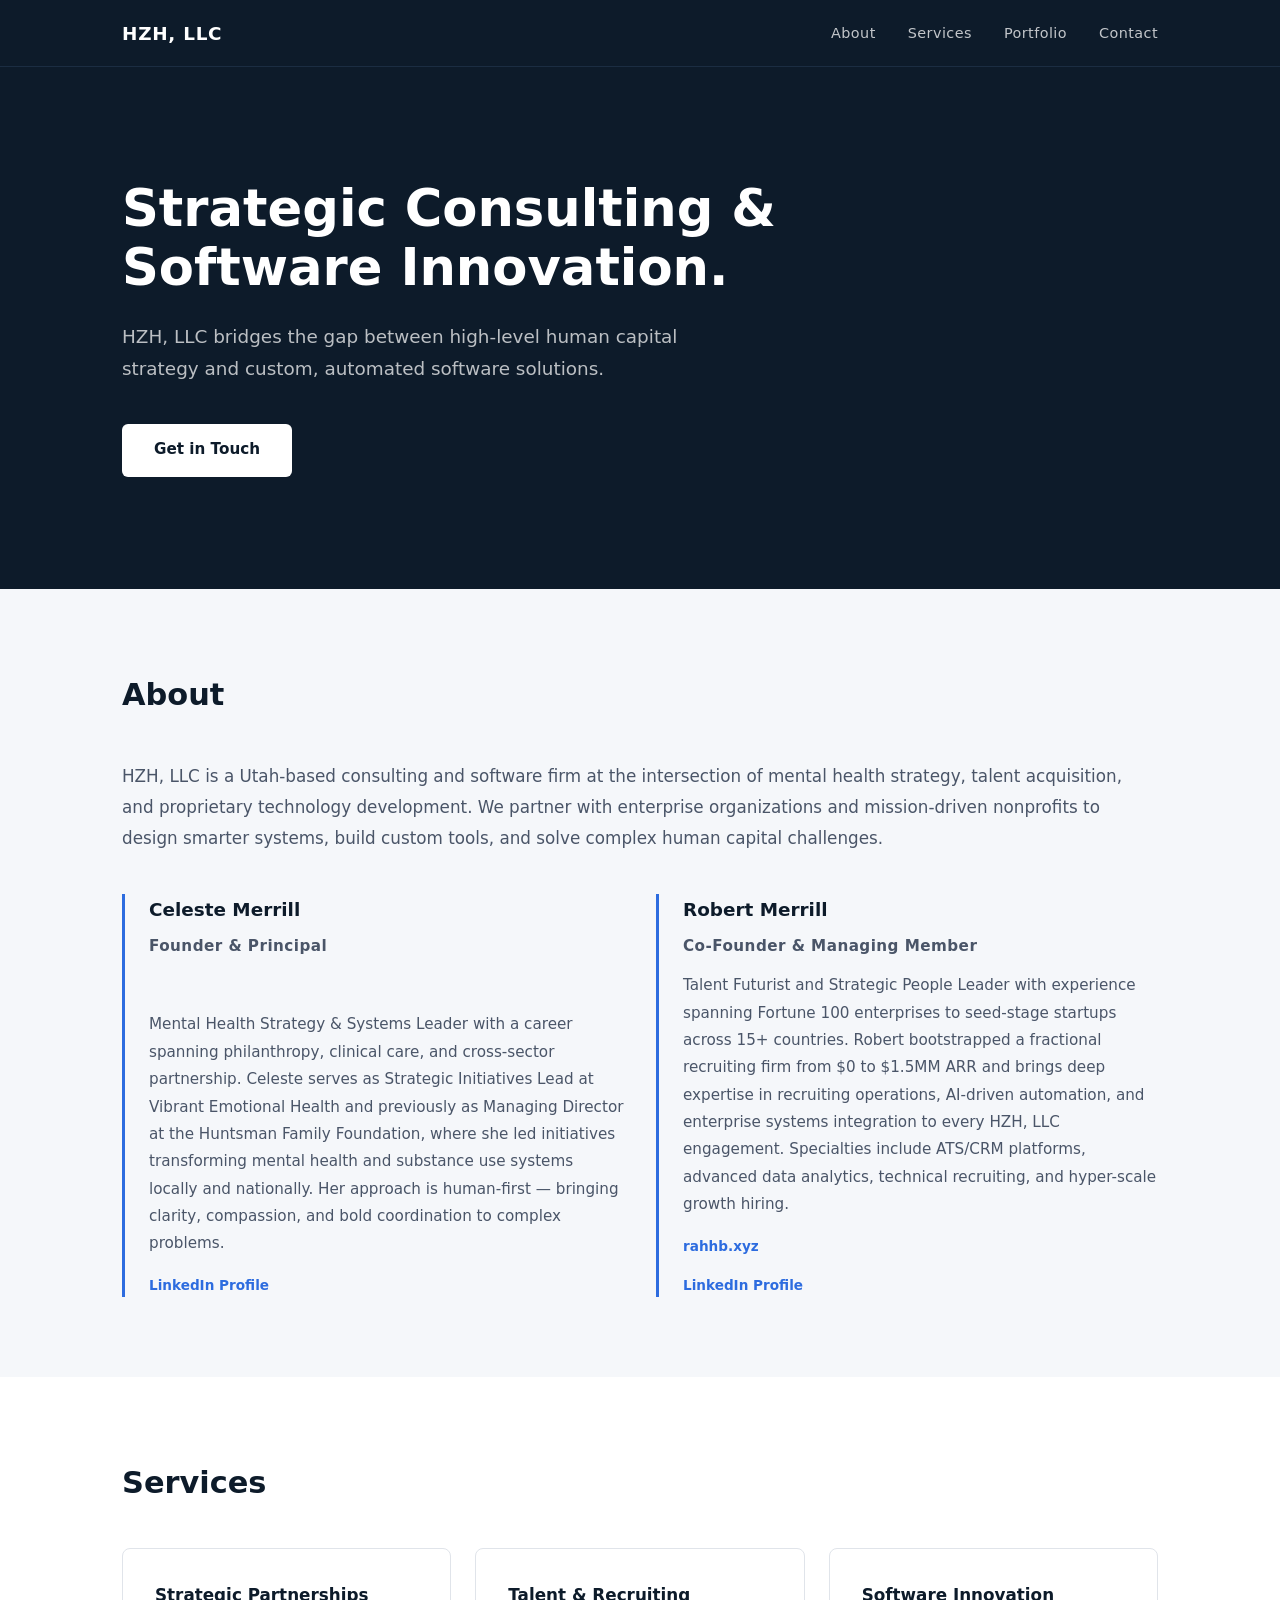
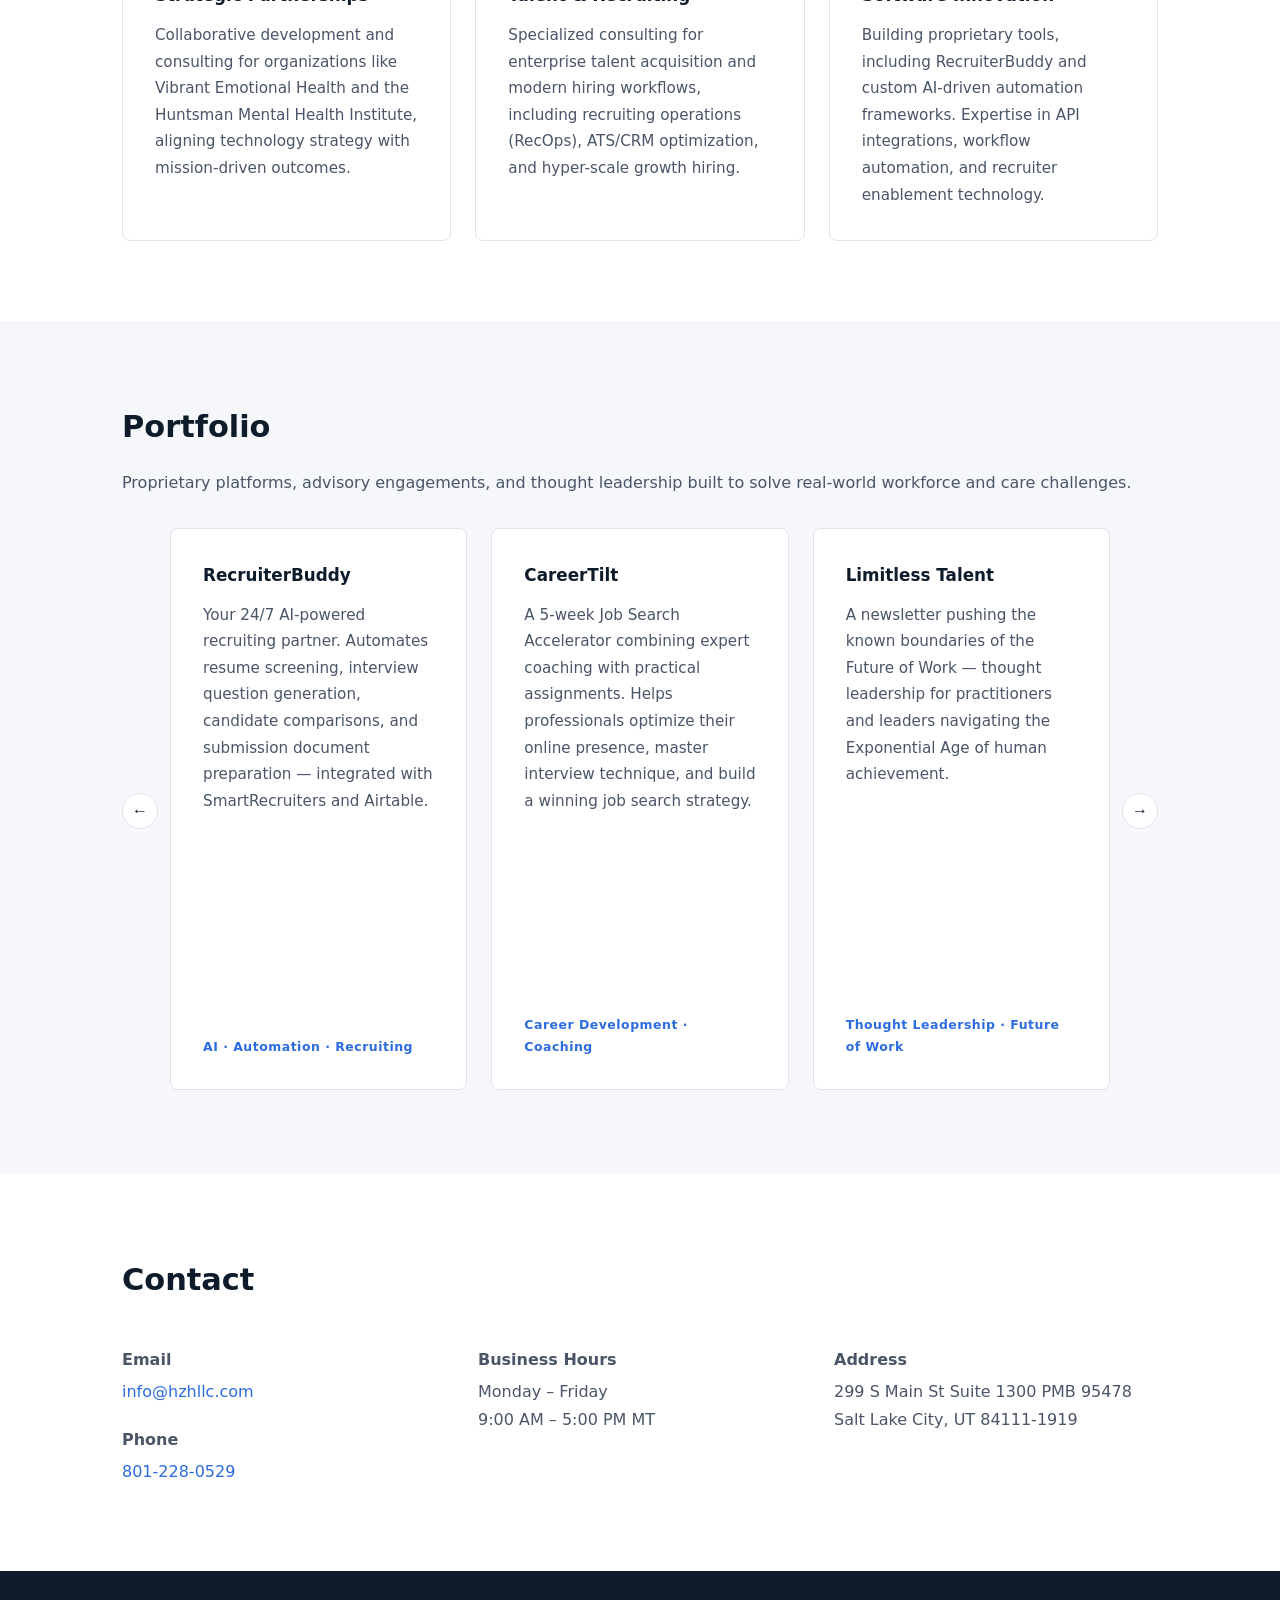
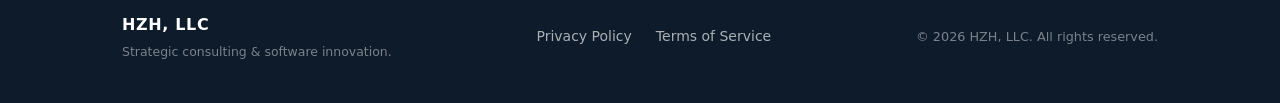
==== index.html @ 6af883e7 "Add PII Buddy and TextDrop Buddy to portfolio carousel" ====
<!DOCTYPE html>
<html lang="en">
<head>
  <meta charset="UTF-8">
  <meta name="viewport" content="width=device-width, initial-scale=1.0">
  <meta name="description" content="HZH, LLC — Strategic Consulting & Software Innovation. Bridging human capital strategy with custom, automated software solutions.">
  <title>HZH, LLC — Strategic Consulting &amp; Software Innovation</title>
  <link rel="icon" href="favicon.svg" type="image/svg+xml">
  <link rel="stylesheet" href="styles.css">
</head>
<body>

  <!-- HEADER -->
  <header class="header">
    <div class="header-inner">
      <a href="#" class="brand">HZH, LLC</a>
      <nav class="nav">
        <a href="#about">About</a>
        <a href="#services">Services</a>
        <a href="#portfolio">Portfolio</a>
        <a href="#contact">Contact</a>
      </nav>
    </div>
  </header>

  <!-- HERO -->
  <section class="hero">
    <div class="container">
      <h1>Strategic Consulting &amp; Software Innovation.</h1>
      <p class="hero-sub">HZH, LLC bridges the gap between high-level human capital strategy and custom, automated software solutions.</p>
      <a href="#contact" class="btn btn-primary">Get in Touch</a>
    </div>
  </section>

  <!-- ABOUT -->
  <section id="about" class="section section-light">
    <div class="container">
      <h2>About</h2>
      <p class="about-text">HZH, LLC is a Utah-based consulting and software firm at the intersection of mental health strategy, talent acquisition, and proprietary technology development. We partner with enterprise organizations and mission-driven nonprofits to design smarter systems, build custom tools, and solve complex human capital challenges.</p>
      <div class="principals-grid">
        <div class="principal">
          <h3>Celeste Merrill</h3>
          <p class="principal-title">Founder &amp; Principal</p>
          <p>Mental Health Strategy &amp; Systems Leader with a career spanning philanthropy, clinical care, and cross-sector partnership. Celeste serves as Strategic Initiatives Lead at Vibrant Emotional Health and previously as Managing Director at the Huntsman Family Foundation, where she led initiatives transforming mental health and substance use systems locally and nationally. Her approach is human-first — bringing clarity, compassion, and bold coordination to complex problems.</p>
          <a href="https://www.linkedin.com/in/celeste-merrill" target="_blank" rel="noopener noreferrer" class="principal-link">LinkedIn Profile</a>
        </div>
        <div class="principal">
          <h3><a href="https://rahhb.xyz/" target="_blank" rel="noopener noreferrer">Robert Merrill</a></h3>
          <p class="principal-title">Co-Founder &amp; Managing Member</p>
          <p>Talent Futurist and Strategic People Leader with experience spanning Fortune 100 enterprises to seed-stage startups across 15+ countries. Robert bootstrapped a fractional recruiting firm from $0 to $1.5MM ARR and brings deep expertise in recruiting operations, AI-driven automation, and enterprise systems integration to every HZH, LLC engagement. Specialties include ATS/CRM platforms, advanced data analytics, technical recruiting, and hyper-scale growth hiring.</p>
          <a href="https://rahhb.xyz/" target="_blank" rel="noopener noreferrer" class="principal-link">rahhb.xyz</a>
          <a href="https://www.linkedin.com/in/robertmerrill/" target="_blank" rel="noopener noreferrer" class="principal-link">LinkedIn Profile</a>
        </div>
      </div>
    </div>
  </section>

  <!-- SERVICES -->
  <section id="services" class="section">
    <div class="container">
      <h2>Services</h2>
      <div class="grid-3">
        <div class="card">
          <h3>Strategic Partnerships</h3>
          <p>Collaborative development and consulting for organizations like Vibrant Emotional Health and the Huntsman Mental Health Institute, aligning technology strategy with mission-driven outcomes.</p>
        </div>
        <div class="card">
          <h3>Talent &amp; Recruiting</h3>
          <p>Specialized consulting for enterprise talent acquisition and modern hiring workflows, including recruiting operations (RecOps), ATS/CRM optimization, and hyper-scale growth hiring.</p>
        </div>
        <div class="card">
          <h3>Software Innovation</h3>
          <p>Building proprietary tools, including RecruiterBuddy and custom AI-driven automation frameworks. Expertise in API integrations, workflow automation, and recruiter enablement technology.</p>
        </div>
      </div>
    </div>
  </section>

  <!-- PORTFOLIO -->
  <section id="portfolio" class="section section-light">
    <div class="container">
      <h2>Portfolio</h2>
      <p class="section-intro">Proprietary platforms, advisory engagements, and thought leadership built to solve real-world workforce and care challenges.</p>
      <div class="carousel-wrapper">
        <button class="carousel-btn carousel-prev" aria-label="Previous">&#8592;</button>
        <div class="carousel-track">
          <div class="card">
            <h3><a href="https://recruiterbuddy.net" target="_blank" rel="noopener noreferrer">RecruiterBuddy</a></h3>
            <p>Your 24/7 AI-powered recruiting partner. Automates resume screening, interview question generation, candidate comparisons, and submission document preparation — integrated with SmartRecruiters and Airtable.</p>
            <span class="card-tag">AI &middot; Automation &middot; Recruiting</span>
          </div>
          <div class="card">
            <h3><a href="https://careertilt.com" target="_blank" rel="noopener noreferrer">CareerTilt</a></h3>
            <p>A 5-week Job Search Accelerator combining expert coaching with practical assignments. Helps professionals optimize their online presence, master interview technique, and build a winning job search strategy.</p>
            <span class="card-tag">Career Development &middot; Coaching</span>
          </div>
          <div class="card">
            <h3><a href="https://limitlesstalent.xyz" target="_blank" rel="noopener noreferrer">Limitless Talent</a></h3>
            <p>A newsletter pushing the known boundaries of the Future of Work — thought leadership for practitioners and leaders navigating the Exponential Age of human achievement.</p>
            <span class="card-tag">Thought Leadership &middot; Future of Work</span>
          </div>
          <div class="card">
            <h3>Enterprise Mental Health Strategy</h3>
            <p>Cross-sector initiative leadership focused on transforming mental health and substance use systems locally and nationally. Stewarded high-impact partnerships, advised on philanthropic funding strategy, and aligned investments with measurable outcomes in equity, prevention, and access to care — in partnership with the Huntsman Family Foundation.</p>
            <span class="card-tag">Strategy &middot; Systems Design &middot; Philanthropy</span>
          </div>
          <div class="card">
            <h3>Mental Health Clinic Advisory</h3>
            <p>Executive advisory and strategy for a growing behavioral health startup (Grace Therapy and Healing) during a critical phase of operational scaling. Rebuilt core infrastructure resulting in a 3x increase in office utilization within 90 days, while strengthening inclusive hiring systems, leadership development, and cultural alignment.</p>
            <span class="card-tag">Executive Advisory &middot; Healthcare &middot; Operations</span>
          </div>
          <div class="card">
            <h3>PII Buddy</h3>
            <p>A macOS utility that automatically redacts Personally Identifiable Information from documents. Drop a file in, get a clean file out. Uses a two-pass NLP pipeline (spaCy + regex) to detect and replace names, emails, phone numbers, addresses, and more — with a reversible mapping for later restoration.</p>
            <span class="card-tag">Privacy &middot; NLP &middot; macOS</span>
          </div>
          <div class="card">
            <h3>TextDrop Buddy</h3>
            <p>A Mac menubar utility that converts clipboard text into a file and places it back on the clipboard — instantly. Built for power users who feed text into LLMs and file-based workflows, eliminating the friction of manually saving and locating files before uploading.</p>
            <span class="card-tag">Developer Tools &middot; Productivity &middot; macOS</span>
          </div>
        </div>
        <button class="carousel-btn carousel-next" aria-label="Next">&#8594;</button>
      </div>
    </div>
  </section>

  <!-- CONTACT -->
  <section id="contact" class="section">
    <div class="container">
      <h2>Contact</h2>
      <div class="contact-grid">
        <div>
          <p><strong>Email</strong></p>
          <p><a href="mailto:info@hzhllc.com">info@hzhllc.com</a></p>
          <p class="contact-spacer"><strong>Phone</strong></p>
          <p><a href="tel:+18012280529">801-228-0529</a></p>
        </div>
        <div>
          <p><strong>Business Hours</strong></p>
          <p>Monday – Friday<br>9:00 AM – 5:00 PM MT</p>
        </div>
        <div>
          <p><strong>Address</strong></p>
          <address>
            299 S Main St Suite 1300 PMB 95478<br>
            Salt Lake City, UT 84111-1919
          </address>
        </div>
      </div>
    </div>
  </section>

  <!-- FOOTER -->
  <footer class="footer">
    <div class="footer-inner">
      <div class="footer-brand">
        <div>HZH, LLC</div>
        <div class="footer-tagline">Strategic consulting &amp; software innovation.</div>
      </div>
      <div class="footer-links">
        <a href="/privacy">Privacy Policy</a>
        <a href="/terms">Terms of Service</a>
      </div>
      <div class="footer-copy">&copy; 2026 HZH, LLC. All rights reserved.</div>
    </div>
  </footer>

  <script>
    document.querySelectorAll('.carousel-wrapper').forEach(wrapper => {
      const track = wrapper.querySelector('.carousel-track');
      const prev = wrapper.querySelector('.carousel-prev');
      const next = wrapper.querySelector('.carousel-next');
      const scrollAmount = () => track.querySelector('.card').offsetWidth + 24;
      prev.addEventListener('click', () => track.scrollBy({ left: -scrollAmount(), behavior: 'smooth' }));
      next.addEventListener('click', () => track.scrollBy({ left: scrollAmount(), behavior: 'smooth' }));
    });
  </script>
</body>
</html>
---- styles.css ----
*, *::before, *::after {
  box-sizing: border-box;
  margin: 0;
  padding: 0;
}

:root {
  --navy: #0d1b2a;
  --navy-mid: #1b2d42;
  --accent: #2d6cdf;
  --text: #1e1e1e;
  --light: #f5f7fa;
  --white: #ffffff;
  --border: #e0e4ea;
  --font: system-ui, -apple-system, BlinkMacSystemFont, 'Segoe UI', sans-serif;
}

html { scroll-behavior: smooth; }

body {
  font-family: var(--font);
  color: var(--text);
  line-height: 1.7;
  background: var(--white);
}

.container {
  max-width: 1100px;
  margin: 0 auto;
  padding: 0 2rem;
}

/* ── Header ── */
.header {
  position: sticky;
  top: 0;
  z-index: 100;
  background: var(--navy);
  border-bottom: 1px solid var(--navy-mid);
}

.header-inner {
  display: flex;
  align-items: center;
  justify-content: space-between;
  padding: 1.1rem 2rem;
  max-width: 1100px;
  margin: 0 auto;
}

.brand {
  font-size: 1.15rem;
  font-weight: 700;
  color: var(--white);
  letter-spacing: 0.04em;
  text-decoration: none;
}

.nav { display: flex; gap: 2rem; }

.nav a {
  color: rgba(255,255,255,0.75);
  text-decoration: none;
  font-size: 0.9rem;
  font-weight: 500;
  letter-spacing: 0.03em;
  transition: color 0.2s;
}

.nav a:hover { color: var(--white); }

/* ── Hero ── */
.hero {
  background: var(--navy);
  color: var(--white);
  padding: 7rem 0;
}

.hero h1 {
  font-size: clamp(2rem, 5vw, 3.2rem);
  font-weight: 700;
  line-height: 1.15;
  max-width: 700px;
  margin-bottom: 1.5rem;
}

.hero-sub {
  font-size: 1.15rem;
  color: rgba(255,255,255,0.72);
  max-width: 580px;
  margin-bottom: 2.5rem;
}

/* ── Button ── */
.btn {
  display: inline-block;
  padding: 0.85rem 2rem;
  border-radius: 6px;
  font-weight: 600;
  font-size: 0.95rem;
  text-decoration: none;
  transition: background 0.2s, color 0.2s;
}

.btn-primary {
  background: var(--white);
  color: var(--navy);
}

.btn-primary:hover {
  background: rgba(255,255,255,0.88);
}

/* ── Sections ── */
.section { padding: 5rem 0; }
.section-light { background: var(--light); }

.section h2 {
  font-size: 1.9rem;
  font-weight: 700;
  margin-bottom: 2.5rem;
  color: var(--navy);
}

.section-intro {
  color: #4a5568;
  font-size: 1rem;
  margin-bottom: 2rem;
  margin-top: -1.5rem;
}

/* ── About ── */
.about-text {
  font-size: 1.05rem;
  color: #4a5568;
  max-width: 100%;
  line-height: 1.85;
  margin-bottom: 2.5rem;
}

.principals-grid {
  display: grid;
  grid-template-columns: 1fr 1fr;
  gap: 2rem;
}

.principal {
  border-left: 3px solid var(--accent);
  padding-left: 1.5rem;
  display: flex;
  flex-direction: column;
  gap: 0.5rem;
}

.principal h3 {
  font-size: 1.15rem;
  font-weight: 700;
  color: var(--navy);
}

.principal h3 a {
  color: var(--navy);
  text-decoration: none;
}

.principal h3 a:hover {
  color: var(--accent);
}

.principal-title {
  font-size: 0.875rem;
  color: var(--accent);
  font-weight: 600;
  letter-spacing: 0.03em;
  margin-bottom: 0.25rem;
}

.principal p {
  color: #4a5568;
  font-size: 0.95rem;
  line-height: 1.8;
  flex: 1;
}

.principal-link {
  display: inline-block;
  font-size: 0.85rem;
  font-weight: 600;
  color: var(--accent);
  text-decoration: none;
  margin-top: 0.5rem;
}

.principal-link:hover {
  text-decoration: underline;
}

/* ── Grids ── */
.grid-3 {
  display: grid;
  grid-template-columns: repeat(3, 1fr);
  gap: 1.5rem;
}

.grid-2 {
  display: grid;
  grid-template-columns: repeat(2, 1fr);
  gap: 1.5rem;
}

/* ── Cards ── */
.card {
  background: var(--white);
  border: 1px solid var(--border);
  border-radius: 8px;
  padding: 2rem;
  display: flex;
  flex-direction: column;
  gap: 0.75rem;
}

.card h3 {
  font-size: 1.05rem;
  font-weight: 700;
  color: var(--navy);
}

.card h3 a {
  color: var(--navy);
  text-decoration: none;
}

.card h3 a:hover {
  color: var(--accent);
}

.card p {
  color: #4a5568;
  font-size: 0.95rem;
  line-height: 1.75;
  flex: 1;
}

.card-tag {
  display: inline-block;
  font-size: 0.78rem;
  color: var(--accent);
  font-weight: 600;
  letter-spacing: 0.04em;
  margin-top: auto;
}

/* ── Contact ── */
.contact-grid {
  display: grid;
  grid-template-columns: repeat(3, 1fr);
  gap: 2rem;
}

.contact-grid p {
  margin-bottom: 0.35rem;
  color: #4a5568;
}

.contact-spacer { margin-top: 1.25rem !important; }

.contact-grid a {
  color: var(--accent);
  text-decoration: none;
}

.contact-grid a:hover { text-decoration: underline; }

address {
  font-style: normal;
  color: #4a5568;
  line-height: 1.75;
  margin-top: 0.25rem;
}

/* ── Footer ── */
.footer {
  background: var(--navy);
  padding: 2.5rem 0;
}

.footer-inner {
  display: flex;
  align-items: center;
  justify-content: space-between;
  flex-wrap: wrap;
  gap: 1rem;
  max-width: 1100px;
  margin: 0 auto;
  padding: 0 2rem;
}

.footer-brand {
  display: flex;
  flex-direction: column;
  gap: 0.2rem;
  font-size: 1rem;
  font-weight: 700;
  color: var(--white);
  letter-spacing: 0.04em;
}

.footer-tagline {
  font-size: 0.78rem;
  font-weight: 400;
  color: rgba(255,255,255,0.45);
  letter-spacing: 0;
}

.footer-links { display: flex; gap: 1.5rem; }

.footer-links a {
  color: rgba(255,255,255,0.65);
  text-decoration: none;
  font-size: 0.875rem;
  transition: color 0.2s;
}

.footer-links a:hover { color: var(--white); }

.footer-copy {
  font-size: 0.8rem;
  color: rgba(255,255,255,0.45);
}

/* ── Carousel ── */
.carousel-wrapper {
  position: relative;
  display: flex;
  align-items: center;
  gap: 0.75rem;
}

.carousel-track {
  display: flex;
  gap: 1.5rem;
  overflow-x: auto;
  scroll-snap-type: x mandatory;
  scrollbar-width: none;
  -ms-overflow-style: none;
  padding-bottom: 0.25rem;
}

.carousel-track::-webkit-scrollbar { display: none; }

.carousel-track .card {
  flex: 0 0 calc(33.333% - 1rem);
  scroll-snap-align: start;
  min-width: 260px;
}

.carousel-btn {
  flex-shrink: 0;
  width: 2.25rem;
  height: 2.25rem;
  border: 1px solid var(--border);
  border-radius: 50%;
  background: var(--white);
  color: var(--navy);
  font-size: 1rem;
  cursor: pointer;
  display: flex;
  align-items: center;
  justify-content: center;
  transition: background 0.2s, border-color 0.2s;
  z-index: 1;
}

.carousel-btn:hover {
  background: var(--navy);
  color: var(--white);
  border-color: var(--navy);
}

@media (max-width: 900px) {
  .carousel-track .card { flex: 0 0 calc(50% - 0.75rem); }
}

@media (max-width: 640px) {
  .carousel-track .card { flex: 0 0 85%; }
}

/* ── Legal pages ── */
.legal-body { padding: 4rem 0 6rem; }
.legal-body h1 { font-size: 2rem; font-weight: 700; color: var(--navy); margin-bottom: 0.5rem; }
.legal-body .effective { color: #4a5568; font-size: 0.9rem; margin-bottom: 2.5rem; }
.legal-body h2 { font-size: 1.15rem; font-weight: 700; color: var(--navy); margin: 2rem 0 0.75rem; }
.legal-body p, .legal-body li { color: #4a5568; line-height: 1.8; margin-bottom: 0.75rem; }
.legal-body ul { padding-left: 1.5rem; }
.legal-body a { color: var(--accent); }

/* ── Responsive ── */
@media (max-width: 900px) {
  .grid-3, .contact-grid {
    grid-template-columns: repeat(2, 1fr);
  }
}

@media (max-width: 640px) {
  .grid-3, .grid-2, .contact-grid, .principals-grid {
    grid-template-columns: 1fr;
  }

  .nav { gap: 1.2rem; }

  .footer-inner {
    flex-direction: column;
    text-align: center;
  }

  .footer-brand { align-items: center; }
}
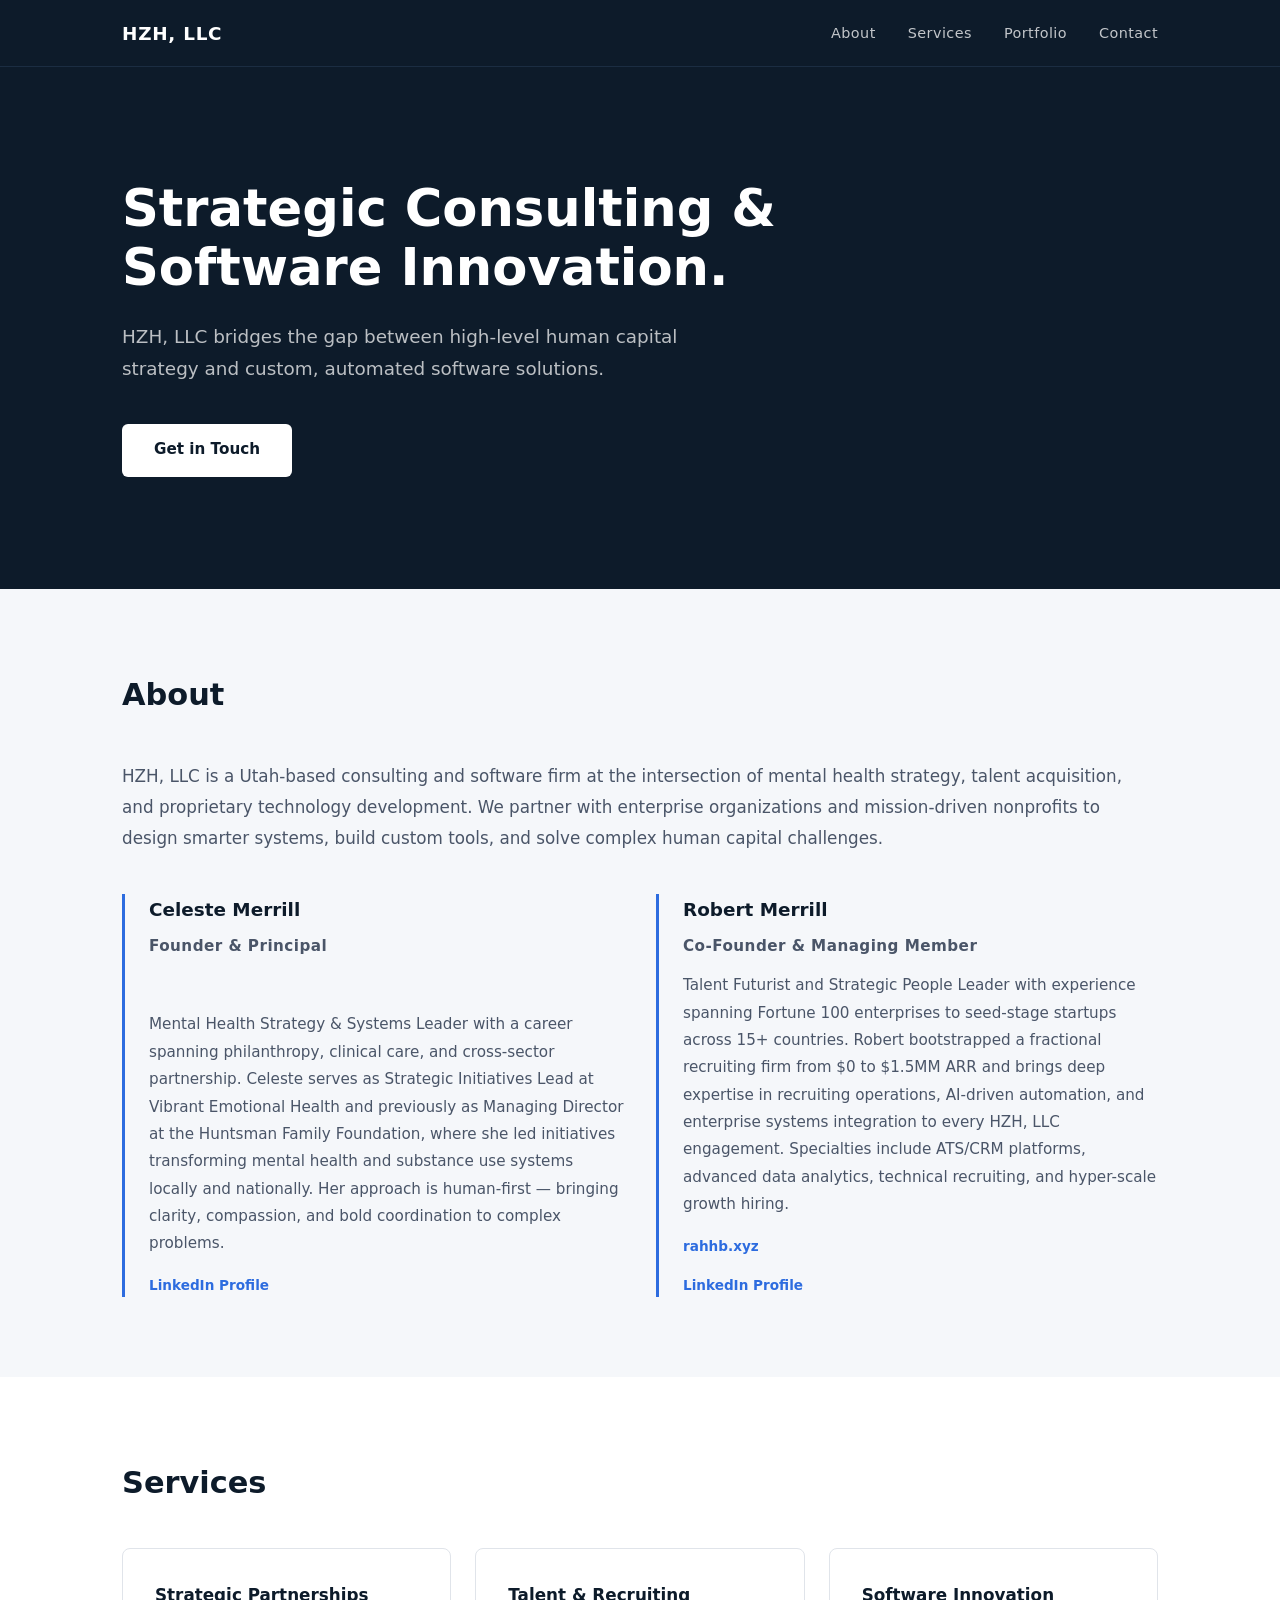
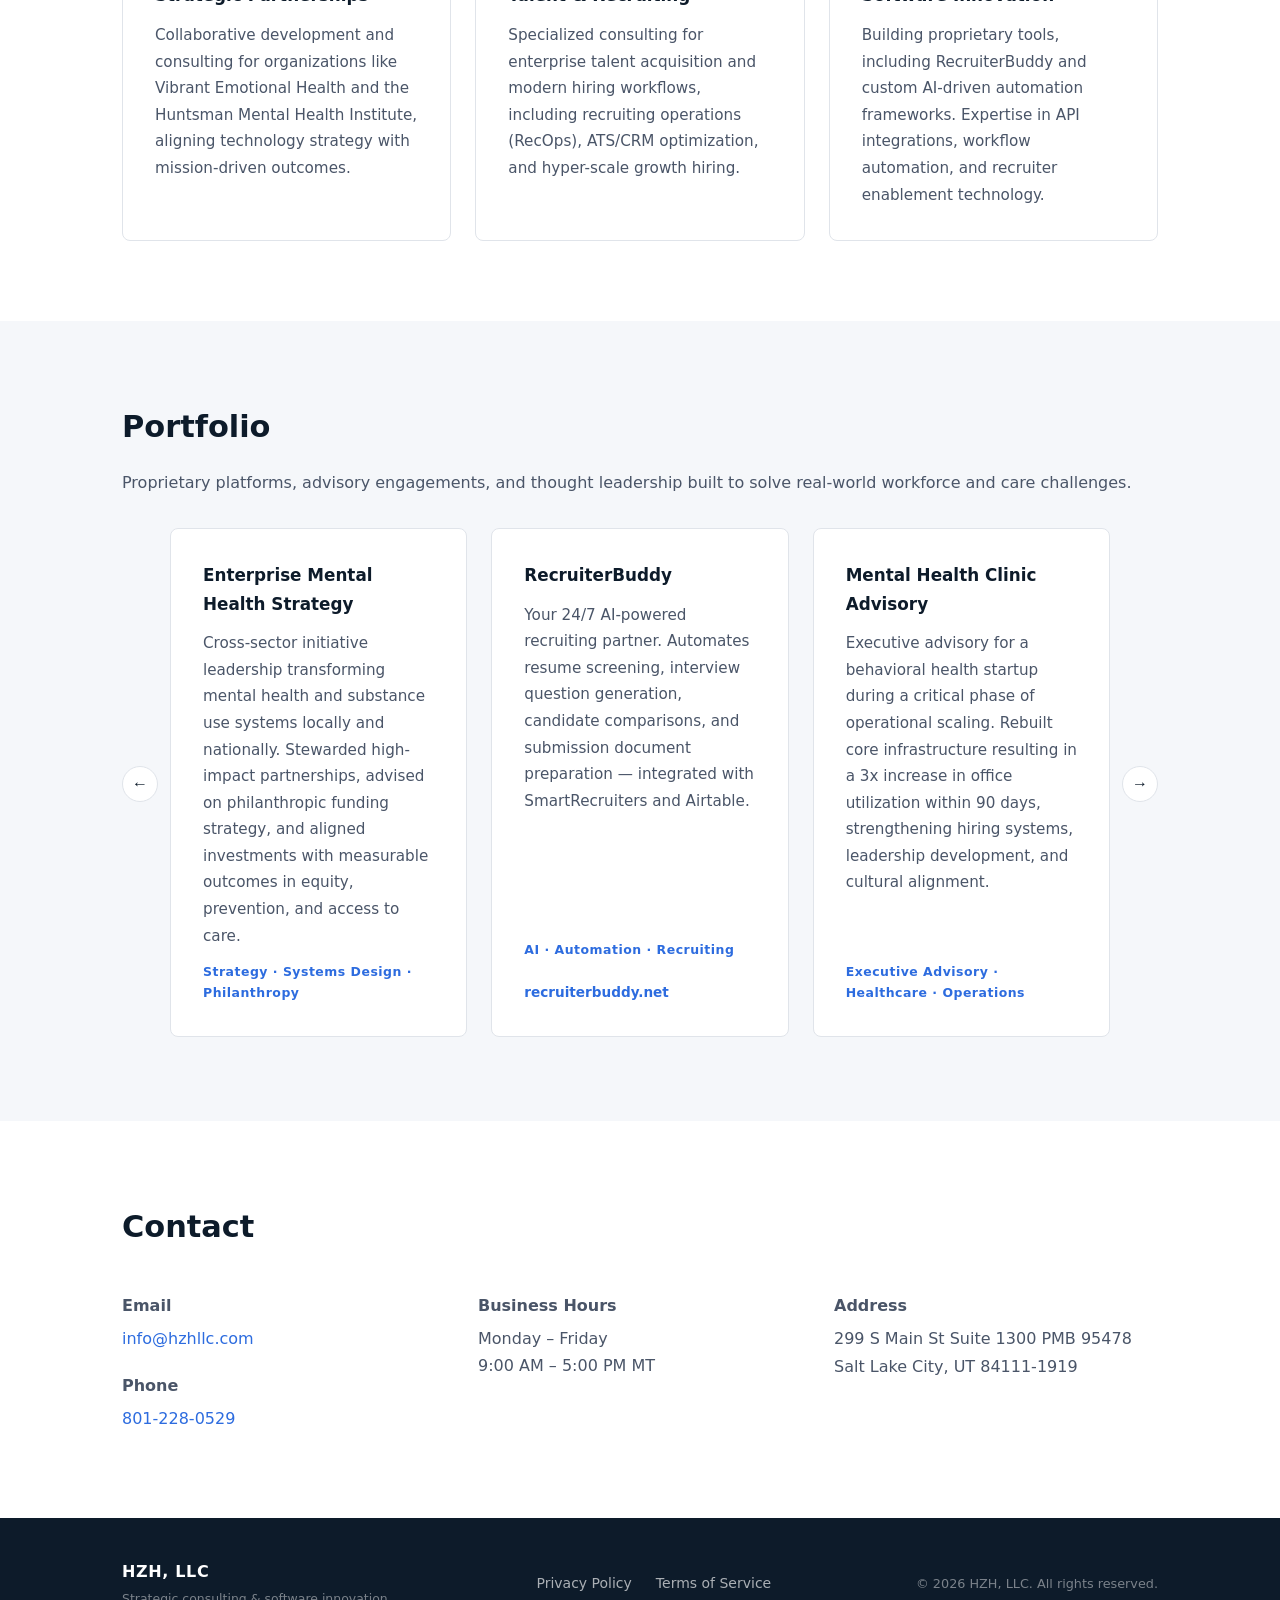
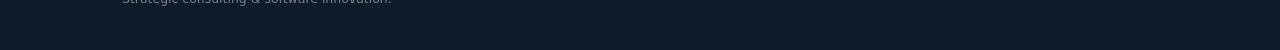
==== commit d7d70d16: "Reorder and trim portfolio cards, add URL links matching principal style" ====
--- a/index.html
+++ b/index.html
@@ -85,39 +85,31 @@
         <button class="carousel-btn carousel-prev" aria-label="Previous">&#8592;</button>
         <div class="carousel-track">
           <div class="card">
-            <h3><a href="https://recruiterbuddy.net" target="_blank" rel="noopener noreferrer">RecruiterBuddy</a></h3>
-            <p>Your 24/7 AI-powered recruiting partner. Automates resume screening, interview question generation, candidate comparisons, and submission document preparation — integrated with SmartRecruiters and Airtable.</p>
-            <span class="card-tag">AI &middot; Automation &middot; Recruiting</span>
-          </div>
-          <div class="card">
-            <h3><a href="https://careertilt.com" target="_blank" rel="noopener noreferrer">CareerTilt</a></h3>
-            <p>A 5-week Job Search Accelerator combining expert coaching with practical assignments. Helps professionals optimize their online presence, master interview technique, and build a winning job search strategy.</p>
-            <span class="card-tag">Career Development &middot; Coaching</span>
-          </div>
-          <div class="card">
-            <h3><a href="https://limitlesstalent.xyz" target="_blank" rel="noopener noreferrer">Limitless Talent</a></h3>
-            <p>A newsletter pushing the known boundaries of the Future of Work — thought leadership for practitioners and leaders navigating the Exponential Age of human achievement.</p>
-            <span class="card-tag">Thought Leadership &middot; Future of Work</span>
-          </div>
-          <div class="card">
             <h3>Enterprise Mental Health Strategy</h3>
-            <p>Cross-sector initiative leadership focused on transforming mental health and substance use systems locally and nationally. Stewarded high-impact partnerships, advised on philanthropic funding strategy, and aligned investments with measurable outcomes in equity, prevention, and access to care — in partnership with the Huntsman Family Foundation.</p>
+            <p>Cross-sector initiative leadership transforming mental health and substance use systems locally and nationally. Stewarded high-impact partnerships, advised on philanthropic funding strategy, and aligned investments with measurable outcomes in equity, prevention, and access to care.</p>
             <span class="card-tag">Strategy &middot; Systems Design &middot; Philanthropy</span>
           </div>
           <div class="card">
+            <h3>RecruiterBuddy</h3>
+            <p>Your 24/7 AI-powered recruiting partner. Automates resume screening, interview question generation, candidate comparisons, and submission document preparation — integrated with SmartRecruiters and Airtable.</p>
+            <span class="card-tag">AI &middot; Automation &middot; Recruiting</span>
+            <a href="https://recruiterbuddy.net" target="_blank" rel="noopener noreferrer" class="principal-link">recruiterbuddy.net</a>
+          </div>
+          <div class="card">
             <h3>Mental Health Clinic Advisory</h3>
-            <p>Executive advisory and strategy for a growing behavioral health startup (Grace Therapy and Healing) during a critical phase of operational scaling. Rebuilt core infrastructure resulting in a 3x increase in office utilization within 90 days, while strengthening inclusive hiring systems, leadership development, and cultural alignment.</p>
+            <p>Executive advisory for a behavioral health startup during a critical phase of operational scaling. Rebuilt core infrastructure resulting in a 3x increase in office utilization within 90 days, strengthening hiring systems, leadership development, and cultural alignment.</p>
             <span class="card-tag">Executive Advisory &middot; Healthcare &middot; Operations</span>
           </div>
           <div class="card">
-            <h3>PII Buddy</h3>
-            <p>A macOS utility that automatically redacts Personally Identifiable Information from documents. Drop a file in, get a clean file out. Uses a two-pass NLP pipeline (spaCy + regex) to detect and replace names, emails, phone numbers, addresses, and more — with a reversible mapping for later restoration.</p>
-            <span class="card-tag">Privacy &middot; NLP &middot; macOS</span>
+            <h3>TextDrop Buddy</h3>
+            <p>A Mac menubar utility that converts clipboard text into a file and places it back on the clipboard instantly. Built for power users who feed text into LLMs and file-based workflows, eliminating the friction of saving files before uploading.</p>
+            <span class="card-tag">Developer Tools &middot; Productivity &middot; macOS</span>
           </div>
           <div class="card">
-            <h3>TextDrop Buddy</h3>
-            <p>A Mac menubar utility that converts clipboard text into a file and places it back on the clipboard — instantly. Built for power users who feed text into LLMs and file-based workflows, eliminating the friction of manually saving and locating files before uploading.</p>
-            <span class="card-tag">Developer Tools &middot; Productivity &middot; macOS</span>
+            <h3>Limitless Talent</h3>
+            <p>A newsletter pushing the known boundaries of the Future of Work — thought leadership for practitioners and leaders navigating the Exponential Age of human achievement.</p>
+            <span class="card-tag">Thought Leadership &middot; Future of Work</span>
+            <a href="https://limitlesstalent.xyz" target="_blank" rel="noopener noreferrer" class="principal-link">limitlesstalent.xyz</a>
           </div>
         </div>
         <button class="carousel-btn carousel-next" aria-label="Next">&#8594;</button>
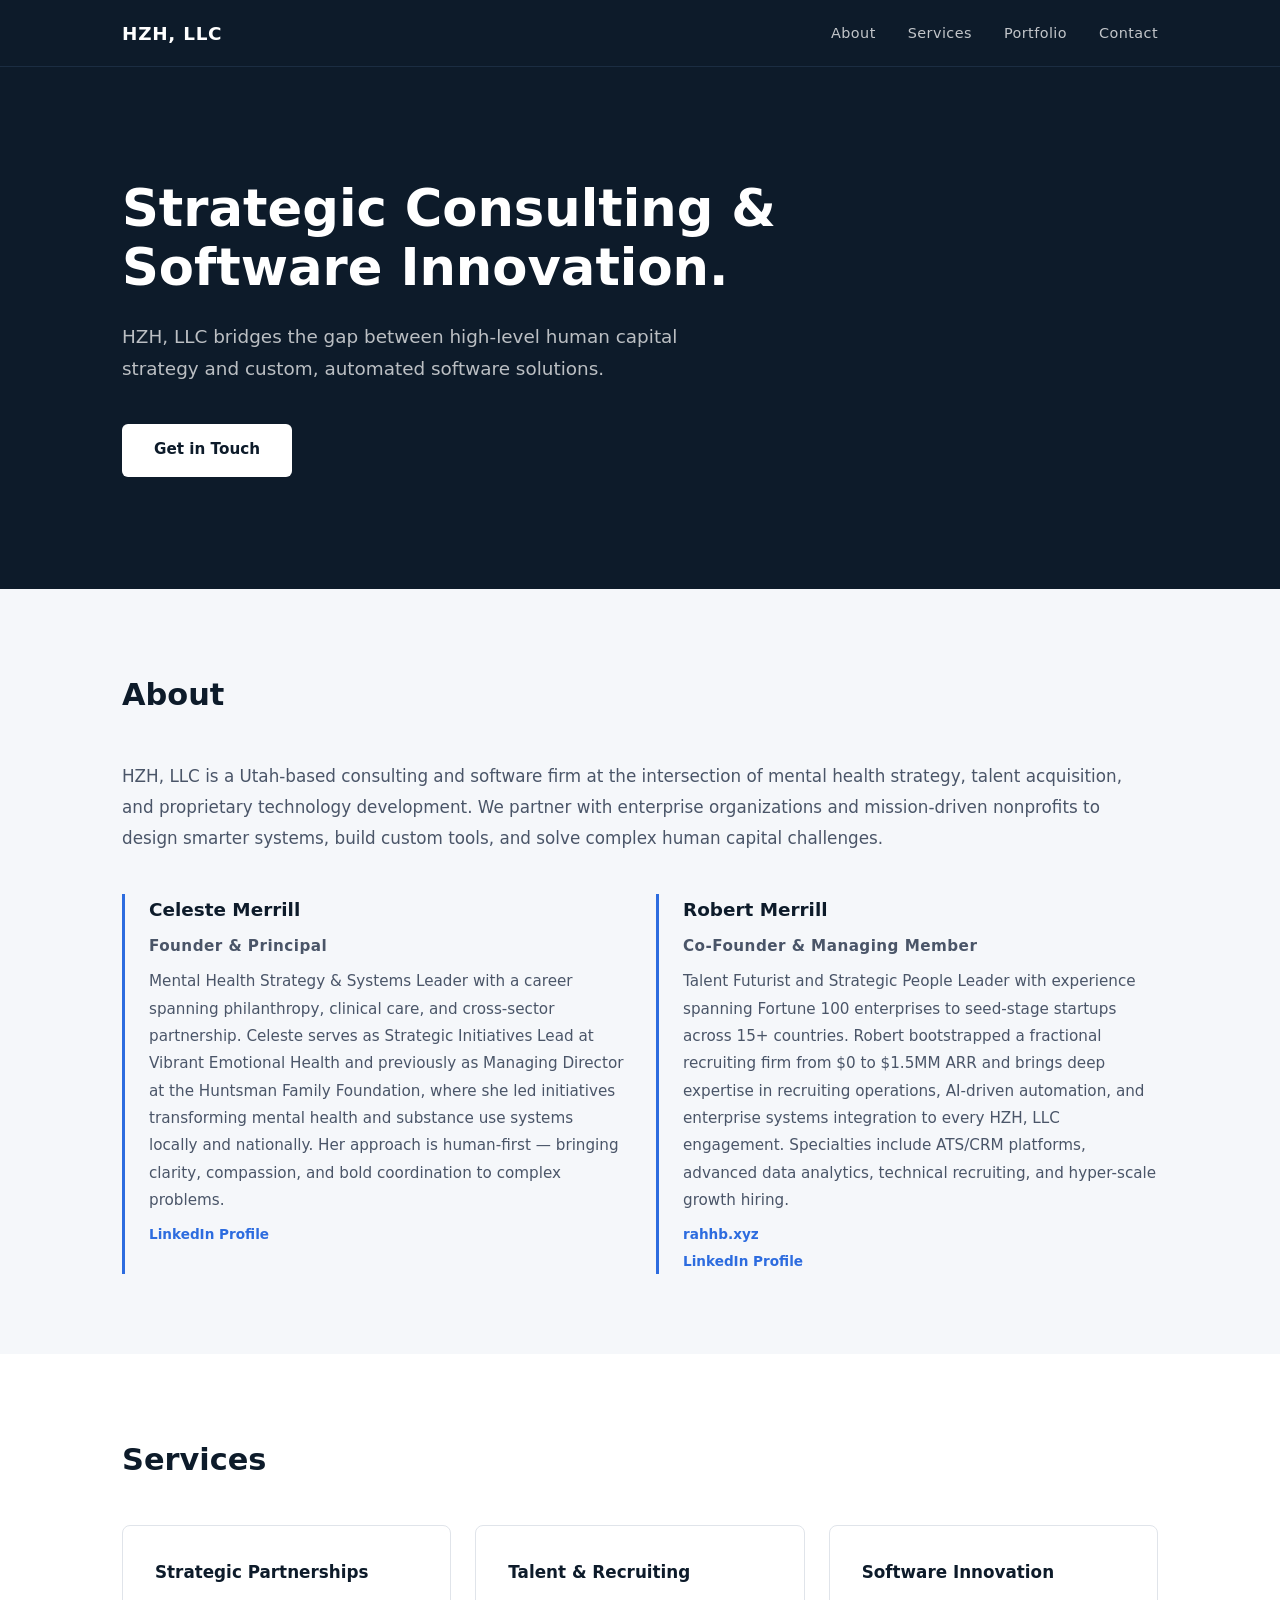
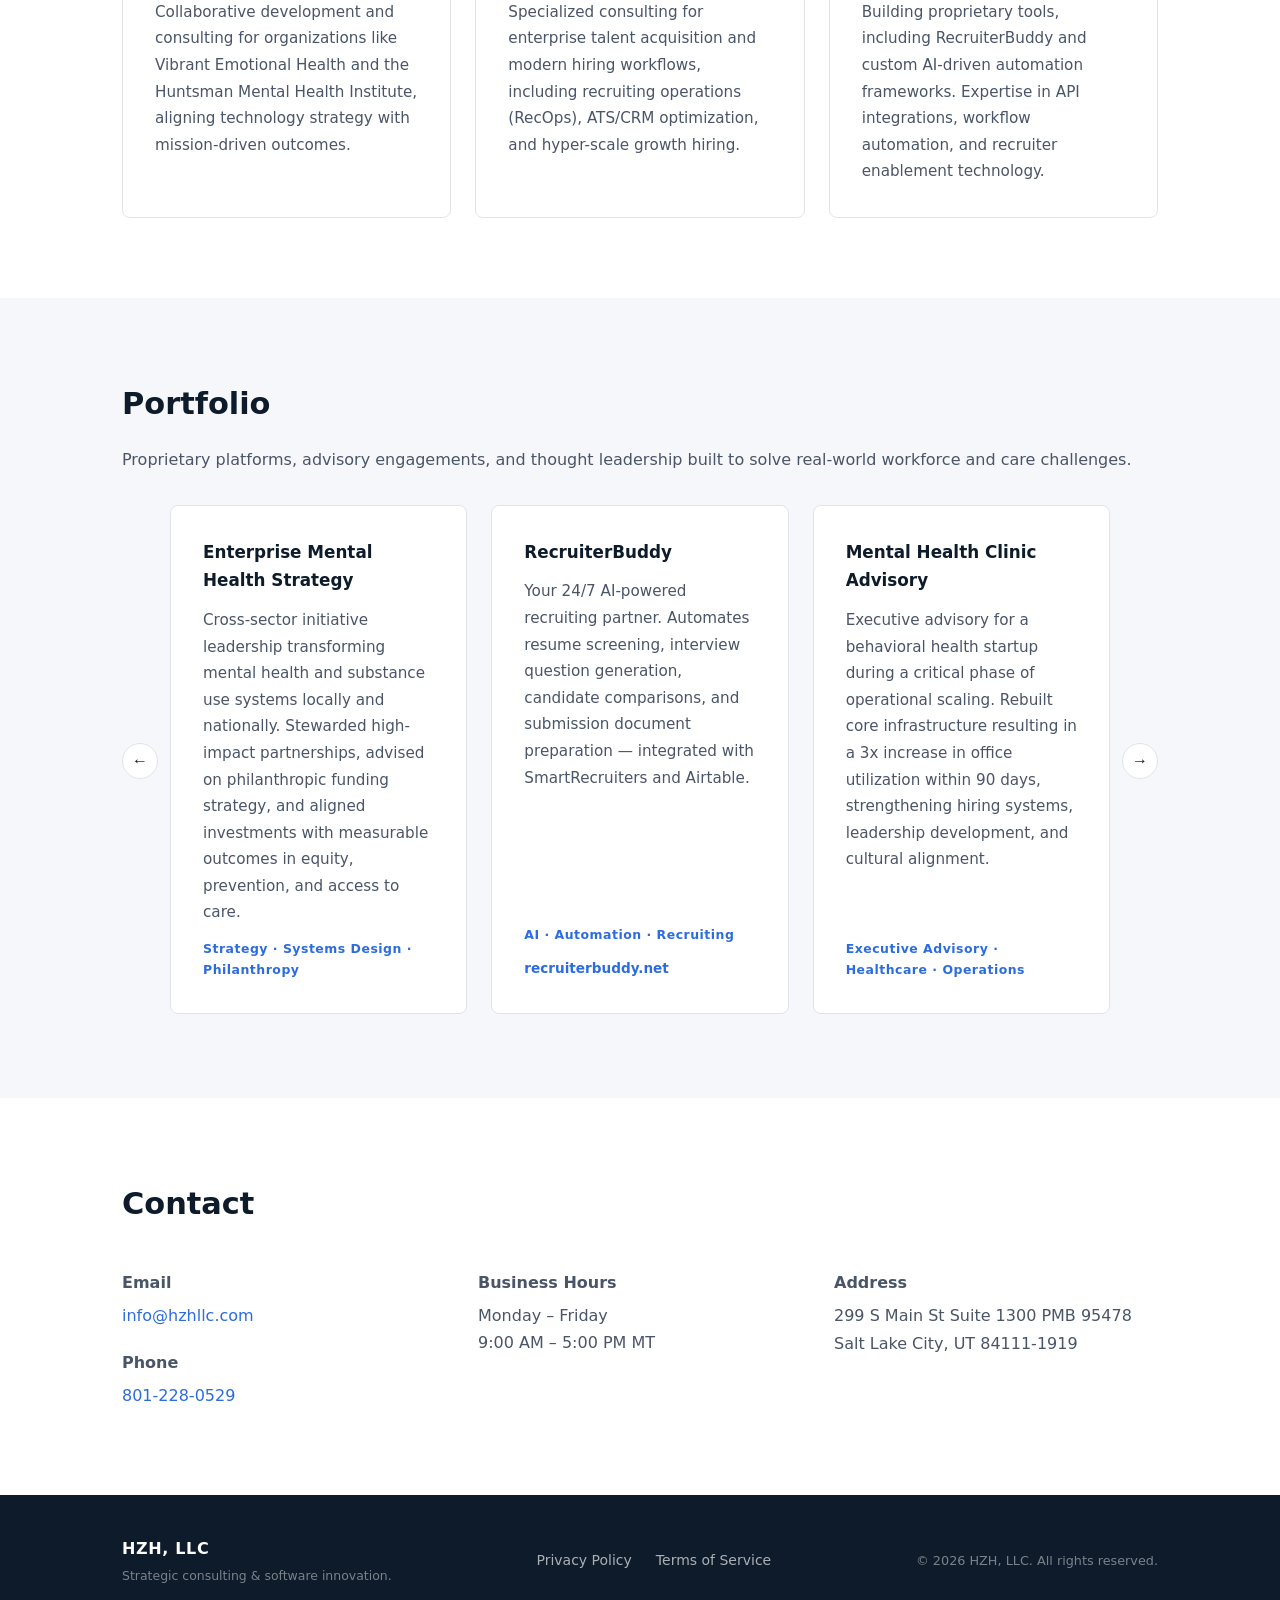
==== commit 2a6fb95b: "Fix About section alignment using CSS subgrid so name, title, bio, and links align across columns" ====
--- a/index.html
+++ b/index.html
@@ -42,14 +42,18 @@
           <h3>Celeste Merrill</h3>
           <p class="principal-title">Founder &amp; Principal</p>
           <p>Mental Health Strategy &amp; Systems Leader with a career spanning philanthropy, clinical care, and cross-sector partnership. Celeste serves as Strategic Initiatives Lead at Vibrant Emotional Health and previously as Managing Director at the Huntsman Family Foundation, where she led initiatives transforming mental health and substance use systems locally and nationally. Her approach is human-first — bringing clarity, compassion, and bold coordination to complex problems.</p>
-          <a href="https://www.linkedin.com/in/celeste-merrill" target="_blank" rel="noopener noreferrer" class="principal-link">LinkedIn Profile</a>
+          <div class="principal-links">
+            <a href="https://www.linkedin.com/in/celeste-merrill" target="_blank" rel="noopener noreferrer" class="principal-link">LinkedIn Profile</a>
+          </div>
         </div>
         <div class="principal">
-          <h3><a href="https://rahhb.xyz/" target="_blank" rel="noopener noreferrer">Robert Merrill</a></h3>
+          <h3>Robert Merrill</h3>
           <p class="principal-title">Co-Founder &amp; Managing Member</p>
           <p>Talent Futurist and Strategic People Leader with experience spanning Fortune 100 enterprises to seed-stage startups across 15+ countries. Robert bootstrapped a fractional recruiting firm from $0 to $1.5MM ARR and brings deep expertise in recruiting operations, AI-driven automation, and enterprise systems integration to every HZH, LLC engagement. Specialties include ATS/CRM platforms, advanced data analytics, technical recruiting, and hyper-scale growth hiring.</p>
-          <a href="https://rahhb.xyz/" target="_blank" rel="noopener noreferrer" class="principal-link">rahhb.xyz</a>
-          <a href="https://www.linkedin.com/in/robertmerrill/" target="_blank" rel="noopener noreferrer" class="principal-link">LinkedIn Profile</a>
+          <div class="principal-links">
+            <a href="https://rahhb.xyz/" target="_blank" rel="noopener noreferrer" class="principal-link">rahhb.xyz</a>
+            <a href="https://www.linkedin.com/in/robertmerrill/" target="_blank" rel="noopener noreferrer" class="principal-link">LinkedIn Profile</a>
+          </div>
         </div>
       </div>
     </div>
--- a/styles.css
+++ b/styles.css
@@ -141,30 +141,24 @@
 .principals-grid {
   display: grid;
   grid-template-columns: 1fr 1fr;
-  gap: 2rem;
+  grid-template-rows: auto auto 1fr auto;
+  column-gap: 2rem;
 }
 
 .principal {
+  display: grid;
+  grid-template-rows: subgrid;
+  grid-row: span 4;
   border-left: 3px solid var(--accent);
   padding-left: 1.5rem;
-  display: flex;
-  flex-direction: column;
-  gap: 0.5rem;
+  row-gap: 0.5rem;
 }
 
 .principal h3 {
   font-size: 1.15rem;
   font-weight: 700;
   color: var(--navy);
-}
-
-.principal h3 a {
-  color: var(--navy);
-  text-decoration: none;
-}
-
-.principal h3 a:hover {
-  color: var(--accent);
+  align-self: start;
 }
 
 .principal-title {
@@ -172,14 +166,21 @@
   color: var(--accent);
   font-weight: 600;
   letter-spacing: 0.03em;
-  margin-bottom: 0.25rem;
+  align-self: start;
 }
 
 .principal p {
   color: #4a5568;
   font-size: 0.95rem;
   line-height: 1.8;
-  flex: 1;
+  align-self: start;
+}
+
+.principal-links {
+  display: flex;
+  flex-direction: column;
+  gap: 0.3rem;
+  align-self: start;
 }
 
 .principal-link {
@@ -188,7 +189,6 @@
   font-weight: 600;
   color: var(--accent);
   text-decoration: none;
-  margin-top: 0.5rem;
 }
 
 .principal-link:hover {
@@ -402,8 +402,22 @@
 }
 
 @media (max-width: 640px) {
-  .grid-3, .grid-2, .contact-grid, .principals-grid {
+  .grid-3, .grid-2, .contact-grid {
     grid-template-columns: 1fr;
+  }
+
+  .principals-grid {
+    grid-template-columns: 1fr;
+    grid-template-rows: none;
+  }
+
+  .principal {
+    grid-template-rows: none;
+    grid-row: span 1;
+    display: flex;
+    flex-direction: column;
+    gap: 0.5rem;
+    margin-bottom: 2rem;
   }
 
   .nav { gap: 1.2rem; }
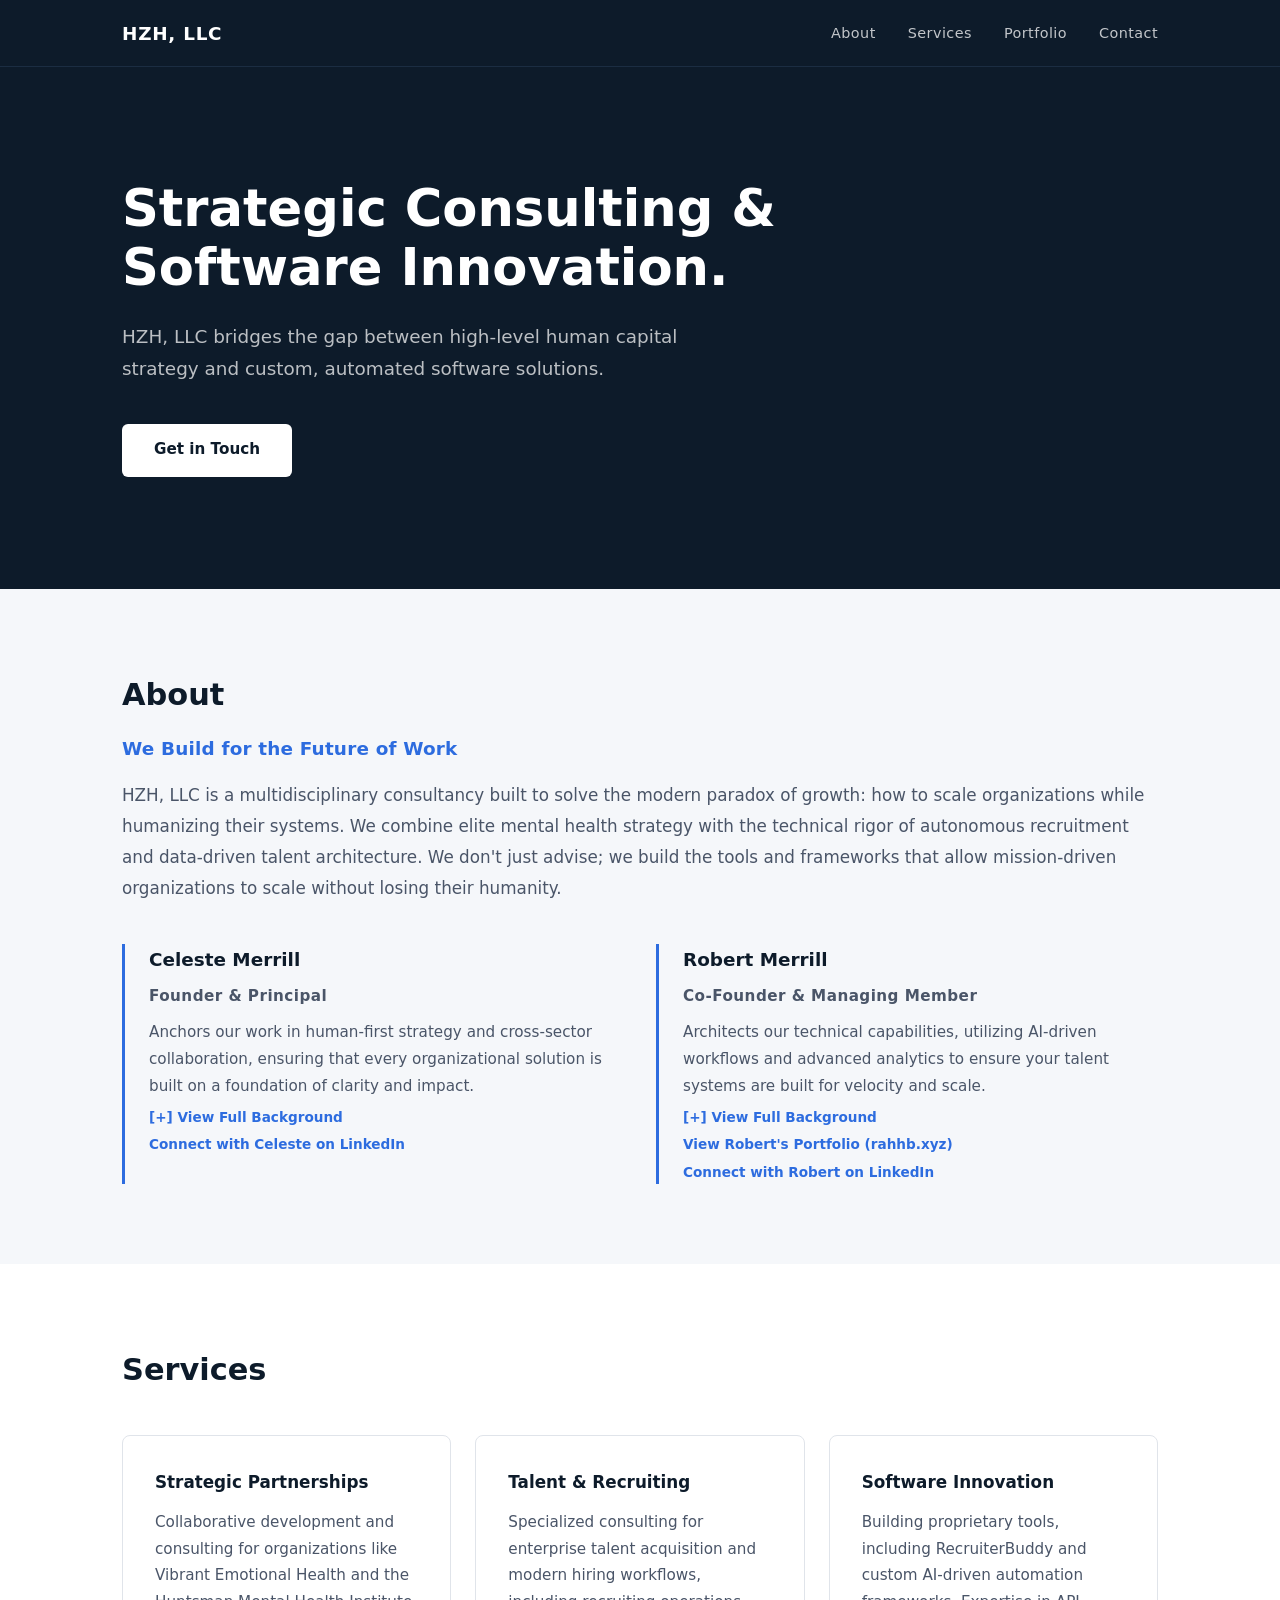
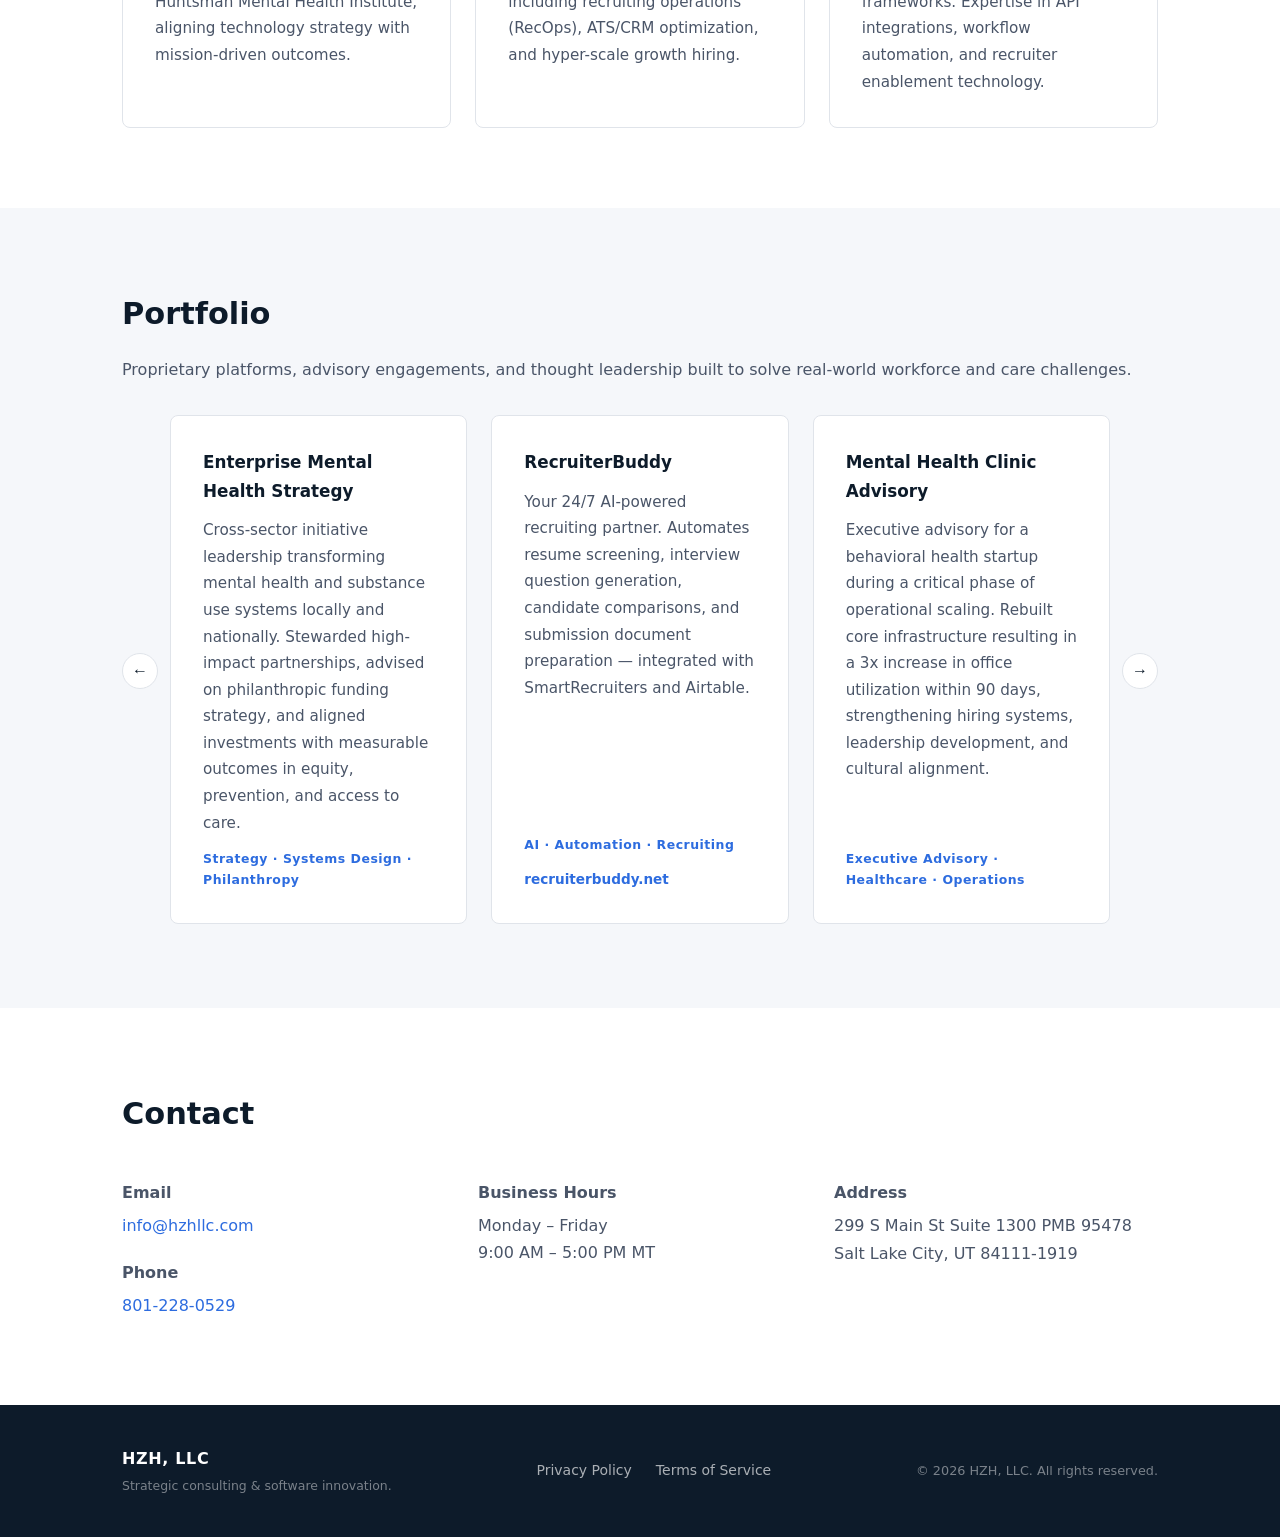
==== commit 9d7dc2d6: "Redesign About section per HZH_About_Page_Implementation_Guide - New firm narrative: multidisciplina" ====
--- a/index.html
+++ b/index.html
@@ -36,23 +36,40 @@
   <section id="about" class="section section-light">
     <div class="container">
       <h2>About</h2>
-      <p class="about-text">HZH, LLC is a Utah-based consulting and software firm at the intersection of mental health strategy, talent acquisition, and proprietary technology development. We partner with enterprise organizations and mission-driven nonprofits to design smarter systems, build custom tools, and solve complex human capital challenges.</p>
+      <p class="about-tagline">We Build for the Future of Work</p>
+      <p class="about-text">HZH, LLC is a multidisciplinary consultancy built to solve the modern paradox of growth: how to scale organizations while humanizing their systems. We combine elite mental health strategy with the technical rigor of autonomous recruitment and data-driven talent architecture. We don't just advise; we build the tools and frameworks that allow mission-driven organizations to scale without losing their humanity.</p>
       <div class="principals-grid">
         <div class="principal">
           <h3>Celeste Merrill</h3>
           <p class="principal-title">Founder &amp; Principal</p>
-          <p>Mental Health Strategy &amp; Systems Leader with a career spanning philanthropy, clinical care, and cross-sector partnership. Celeste serves as Strategic Initiatives Lead at Vibrant Emotional Health and previously as Managing Director at the Huntsman Family Foundation, where she led initiatives transforming mental health and substance use systems locally and nationally. Her approach is human-first — bringing clarity, compassion, and bold coordination to complex problems.</p>
+          <div class="bio-group">
+            <p>Anchors our work in human-first strategy and cross-sector collaboration, ensuring that every organizational solution is built on a foundation of clarity and impact.</p>
+            <button class="accordion-toggle" aria-expanded="false">
+              <span class="toggle-label">[+] View Full Background</span>
+            </button>
+            <div class="accordion-content" hidden>
+              <p>Mental Health Strategy &amp; Systems Leader with a career spanning philanthropy, clinical care, and cross-sector partnership. Celeste serves as Strategic Initiatives Lead at Vibrant Emotional Health and previously as Managing Director at the Huntsman Family Foundation, where she led initiatives transforming mental health and substance use systems locally and nationally. Her approach is human-first — bringing clarity, compassion, and bold coordination to complex problems.</p>
+            </div>
+          </div>
           <div class="principal-links">
-            <a href="https://www.linkedin.com/in/celeste-merrill" target="_blank" rel="noopener noreferrer" class="principal-link">LinkedIn Profile</a>
+            <a href="https://www.linkedin.com/in/celeste-merrill" target="_blank" rel="noopener noreferrer" class="principal-link">Connect with Celeste on LinkedIn</a>
           </div>
         </div>
         <div class="principal">
           <h3>Robert Merrill</h3>
           <p class="principal-title">Co-Founder &amp; Managing Member</p>
-          <p>Talent Futurist and Strategic People Leader with experience spanning Fortune 100 enterprises to seed-stage startups across 15+ countries. Robert bootstrapped a fractional recruiting firm from $0 to $1.5MM ARR and brings deep expertise in recruiting operations, AI-driven automation, and enterprise systems integration to every HZH, LLC engagement. Specialties include ATS/CRM platforms, advanced data analytics, technical recruiting, and hyper-scale growth hiring.</p>
+          <div class="bio-group">
+            <p>Architects our technical capabilities, utilizing AI-driven workflows and advanced analytics to ensure your talent systems are built for velocity and scale.</p>
+            <button class="accordion-toggle" aria-expanded="false">
+              <span class="toggle-label">[+] View Full Background</span>
+            </button>
+            <div class="accordion-content" hidden>
+              <p>Talent Futurist and Strategic People Leader with experience spanning Fortune 100 enterprises to seed-stage startups across 15+ countries. Robert bootstrapped a fractional recruiting firm from $0 to $1.5MM ARR and brings deep expertise in recruiting operations, AI-driven automation, and enterprise systems integration to every HZH, LLC engagement. Specialties include ATS/CRM platforms, advanced data analytics, technical recruiting, and hyper-scale growth hiring.</p>
+            </div>
+          </div>
           <div class="principal-links">
-            <a href="https://rahhb.xyz/" target="_blank" rel="noopener noreferrer" class="principal-link">rahhb.xyz</a>
-            <a href="https://www.linkedin.com/in/robertmerrill/" target="_blank" rel="noopener noreferrer" class="principal-link">LinkedIn Profile</a>
+            <a href="https://rahhb.xyz/" target="_blank" rel="noopener noreferrer" class="principal-link">View Robert's Portfolio (rahhb.xyz)</a>
+            <a href="https://www.linkedin.com/in/robertmerrill/" target="_blank" rel="noopener noreferrer" class="principal-link">Connect with Robert on LinkedIn</a>
           </div>
         </div>
       </div>
@@ -171,6 +188,20 @@
       prev.addEventListener('click', () => track.scrollBy({ left: -scrollAmount(), behavior: 'smooth' }));
       next.addEventListener('click', () => track.scrollBy({ left: scrollAmount(), behavior: 'smooth' }));
     });
+
+    document.querySelectorAll('.accordion-toggle').forEach(btn => {
+      btn.addEventListener('click', () => {
+        const content = btn.nextElementSibling;
+        const isOpen = btn.getAttribute('aria-expanded') === 'true';
+        btn.setAttribute('aria-expanded', !isOpen);
+        btn.querySelector('.toggle-label').textContent = isOpen ? '[+] View Full Background' : '[-] Hide Background';
+        if (isOpen) {
+          content.hidden = true;
+        } else {
+          content.hidden = false;
+        }
+      });
+    });
   </script>
 </body>
 </html>
--- a/styles.css
+++ b/styles.css
@@ -130,6 +130,51 @@
 }
 
 /* ── About ── */
+.about-tagline {
+  font-size: 1.15rem;
+  font-weight: 700;
+  color: var(--accent);
+  margin-top: -1.75rem;
+  margin-bottom: 1rem;
+  letter-spacing: 0.01em;
+}
+
+.bio-group {
+  display: flex;
+  flex-direction: column;
+  gap: 0.5rem;
+  align-self: start;
+}
+
+.bio-group p {
+  color: #4a5568;
+  font-size: 0.95rem;
+  line-height: 1.8;
+  margin: 0;
+}
+
+.accordion-toggle {
+  display: inline-flex;
+  align-items: center;
+  background: none;
+  border: none;
+  padding: 0;
+  cursor: pointer;
+  color: var(--accent);
+  font-size: 0.85rem;
+  font-weight: 600;
+  font-family: var(--font);
+  text-align: left;
+}
+
+.accordion-toggle:hover .toggle-label {
+  text-decoration: underline;
+}
+
+.accordion-content {
+  padding-top: 0.25rem;
+}
+
 .about-text {
   font-size: 1.05rem;
   color: #4a5568;
@@ -169,7 +214,7 @@
   align-self: start;
 }
 
-.principal p {
+.principal > p {
   color: #4a5568;
   font-size: 0.95rem;
   line-height: 1.8;
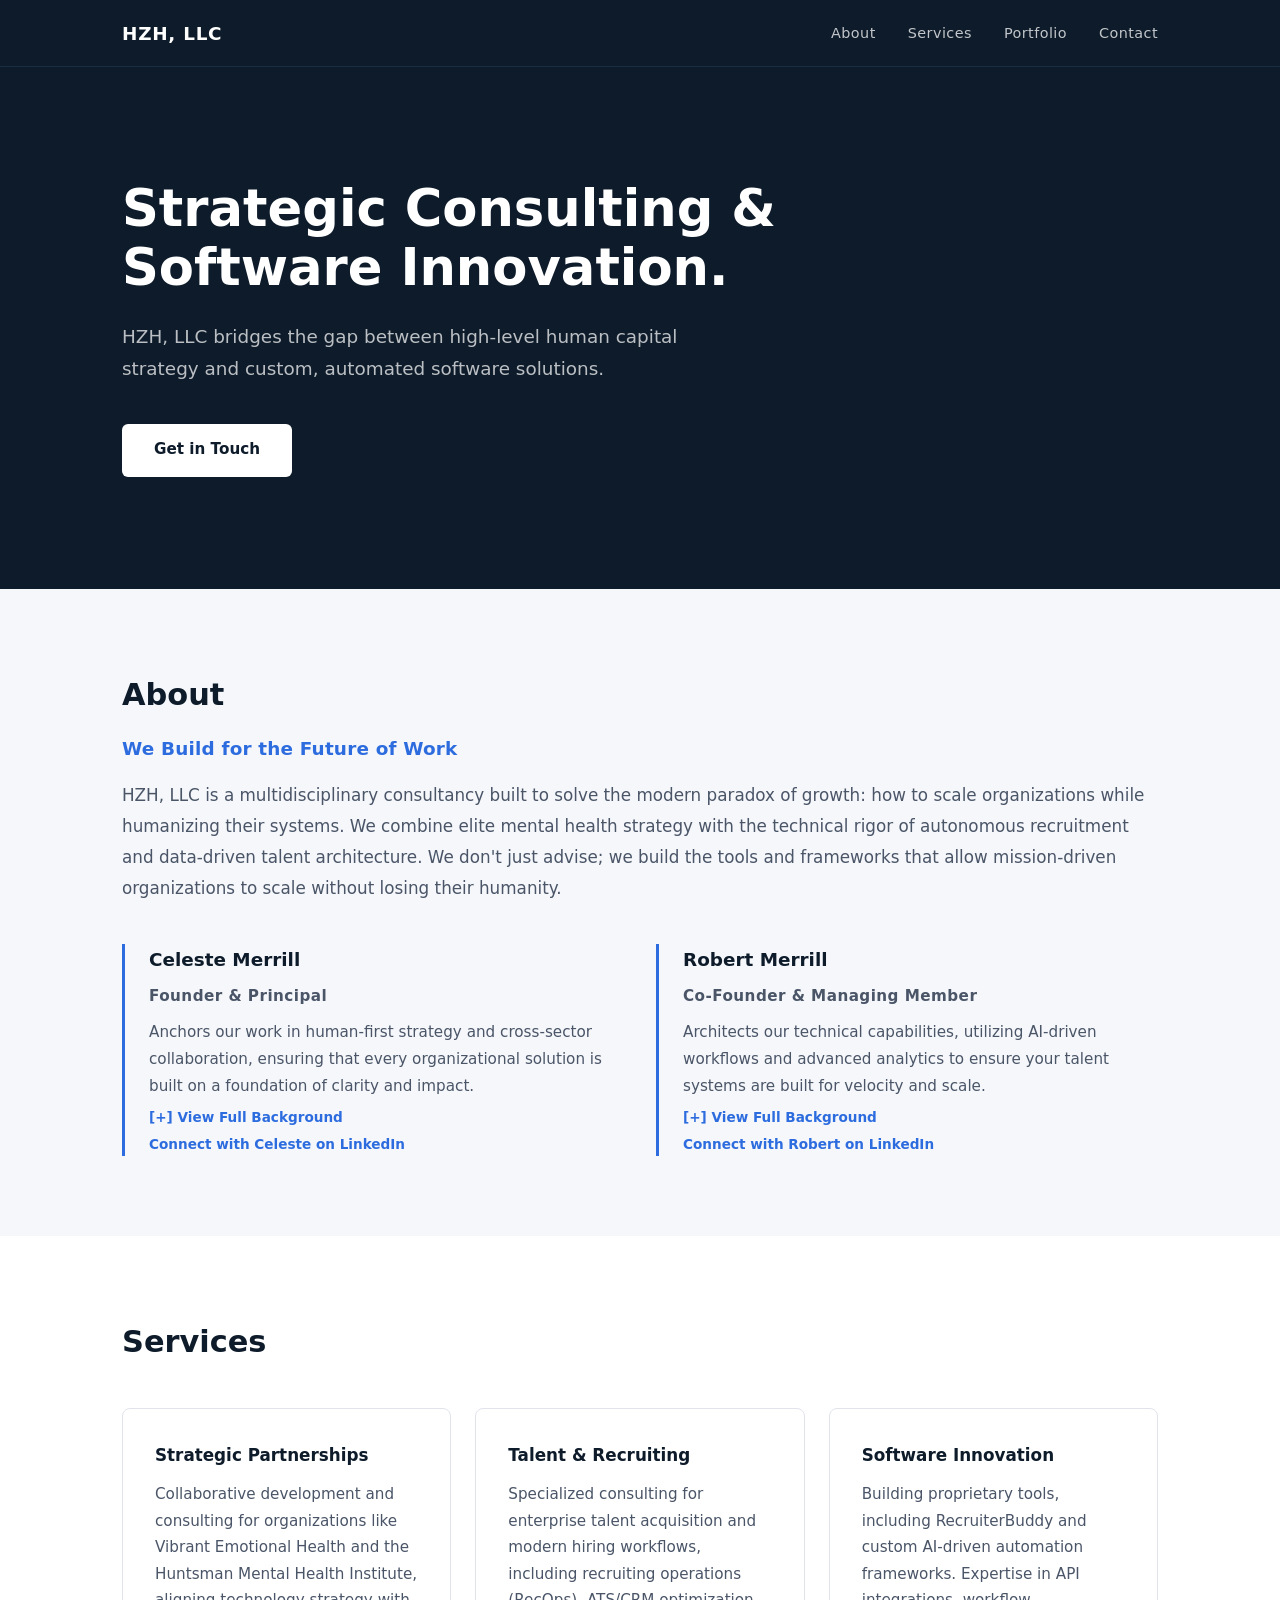
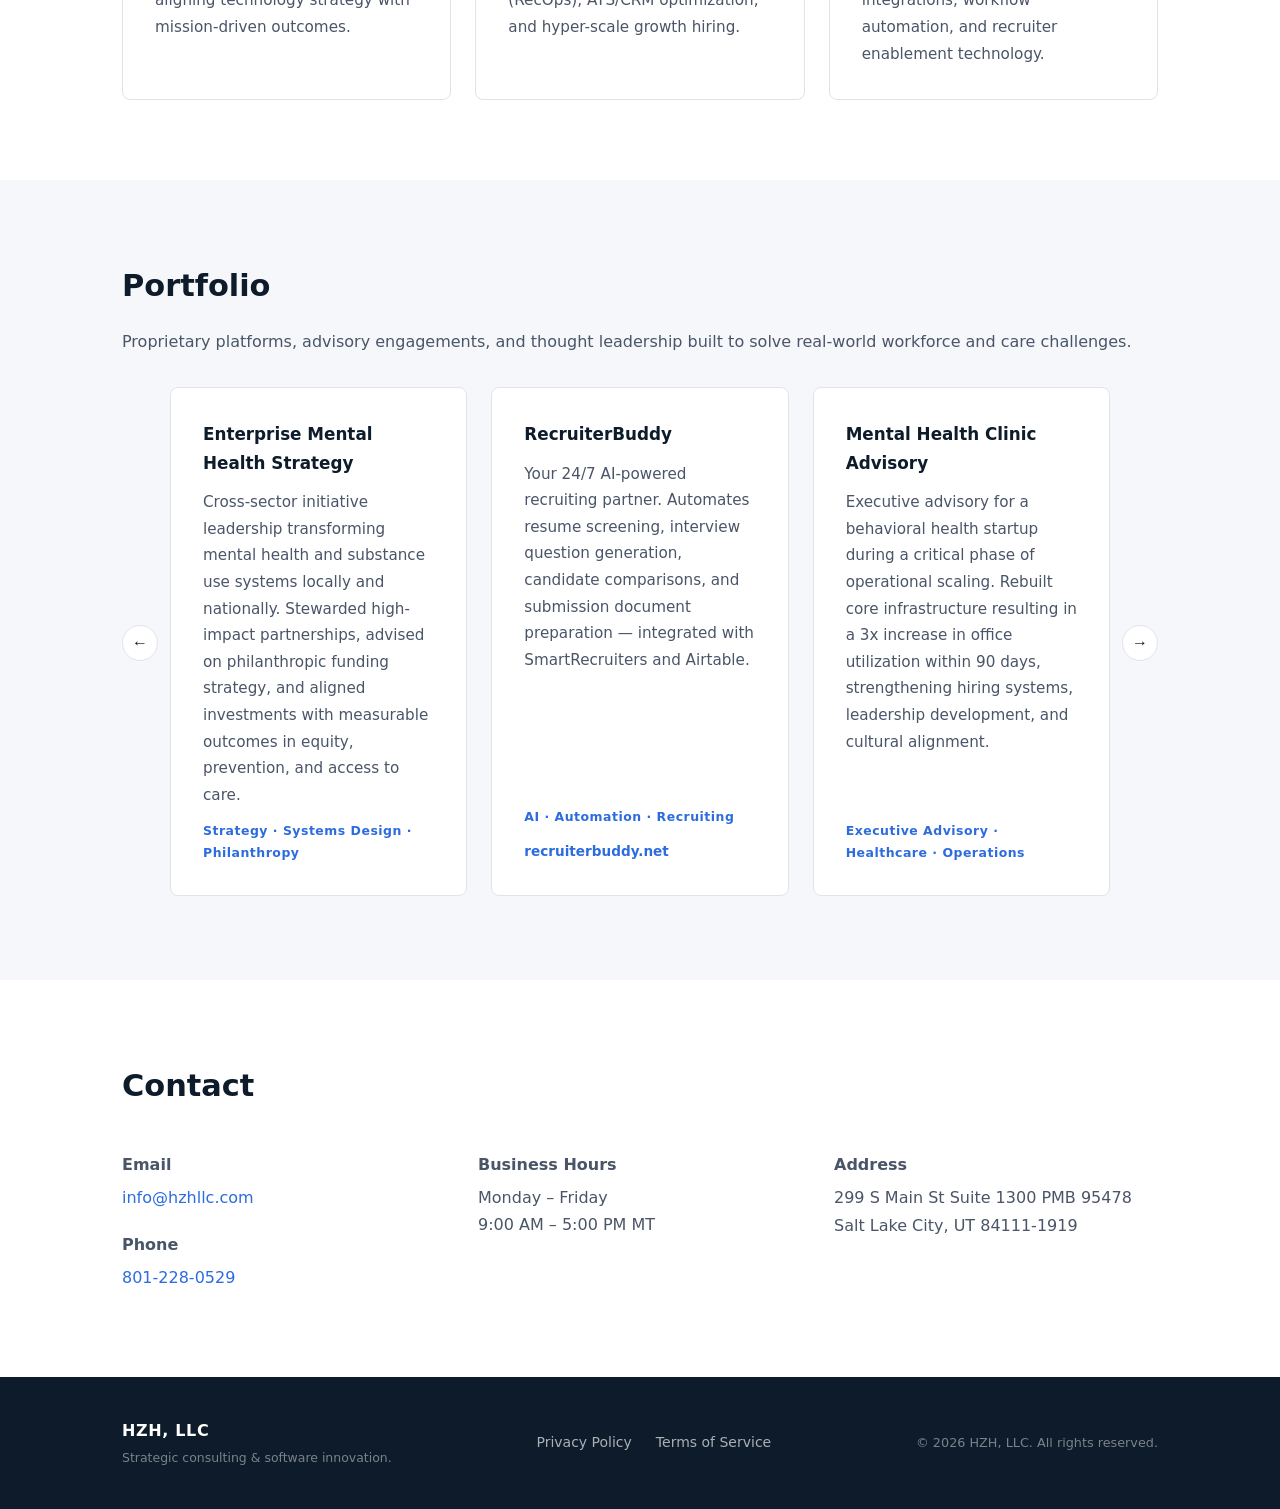
==== commit aef3c2db: "Remove portfolio link from Robert's About section Both principals now show only a LinkedIn CTA, matc" ====
--- a/index.html
+++ b/index.html
@@ -68,7 +68,6 @@
             </div>
           </div>
           <div class="principal-links">
-            <a href="https://rahhb.xyz/" target="_blank" rel="noopener noreferrer" class="principal-link">View Robert's Portfolio (rahhb.xyz)</a>
             <a href="https://www.linkedin.com/in/robertmerrill/" target="_blank" rel="noopener noreferrer" class="principal-link">Connect with Robert on LinkedIn</a>
           </div>
         </div>
